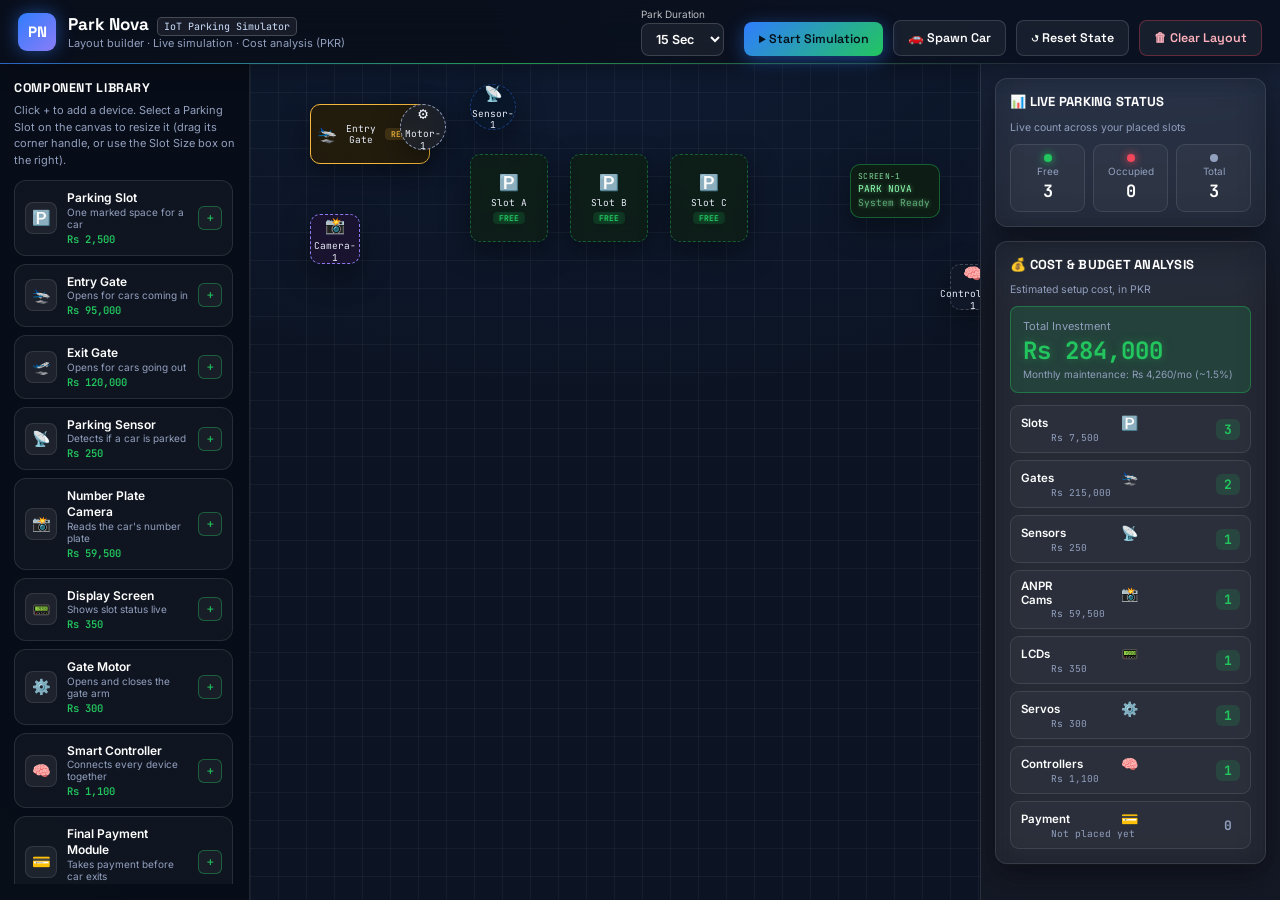
==== index.html @ c85ea0ec "Initial Park Nova simulation" ====
<!DOCTYPE html>
<html lang="ur">
<head>
<meta charset="UTF-8">
<meta name="viewport" content="width=device-width, initial-scale=1.0">
<title>Park Nova — IoT Parking Simulator</title>
<link rel="preconnect" href="https://fonts.googleapis.com">
<link href="https://fonts.googleapis.com/css2?family=Space+Grotesk:wght@500;600;700&family=JetBrains+Mono:wght@400;500;700&family=Inter:wght@400;500;600&display=swap" rel="stylesheet">
<link rel="stylesheet" href="style.css">

</head>
<body>

<header class="topbar">
  <div class="brand">
    <div class="brand-mark">PN</div>
    <div class="brand-text">
      <h1>Park Nova <span class="tag">IoT Parking Simulator</span></h1>
      <p>Layout builder · Live simulation · Cost analysis (PKR)</p>
    </div>
  </div>
  <div class="topbar-actions">
    <!-- "SYSTEM STARTING" status pill hata diya gaya hai (user request) -->
    <div class="duration-picker">
      <span>Park Duration</span>
      <select id="durationSelect">
        <option value="10">10 Sec</option>
        <option value="15" selected>15 Sec</option>
        <option value="20">20 Sec</option>
        <option value="25">25 Sec</option>
      </select>
    </div>
    <button id="btnStart" class="btn btn-accent">▶ Start Simulation</button>
    <button id="btnSpawn" class="btn btn-ghost">🚗 Spawn Car</button>
    <button id="btnReset" class="btn btn-ghost">↺ Reset State</button>
    <button id="btnClear" class="btn btn-danger-ghost">🗑 Clear Layout</button>
  </div>
</header>

<main class="layout">

  <!-- LEFT: component library -->
  <aside class="panel lib">
    <h2>Component Library</h2>
    <p class="hint">Click + to add a device. Select a Parking Slot on the canvas to resize it (drag its corner handle, or use the Slot Size box on the right).</p>
    <div id="libList" class="lib-list"></div>
  </aside>

  <!-- CENTER: canvas -->
  <section class="canvas-wrap">
    <div id="canvas" class="canvas"></div>
  </section>

  <!-- RIGHT: cost analysis -->
  <aside class="panel side">

    <div class="card slot-size-card" id="slotSizeCard" style="display:none;">
      <h2>📐 Slot Size</h2>
      <p class="card-sub">Selected slot: <b id="slotSizeName">—</b></p>
      <div class="slot-size-controls">
        <label>Width (px)
          <input type="number" id="slotWidthInput" min="30" max="400" step="2">
        </label>
        <label>Height (px)
          <input type="number" id="slotHeightInput" min="30" max="400" step="2">
        </label>
      </div>
      <p class="card-sub" style="margin-top:8px;">Tip: you can also drag the small square on the slot's corner directly on the canvas.</p>
    </div>

    <div class="card status-card">
      <h2>📊 Live Parking Status</h2>
      <p class="card-sub">Live count across your placed slots</p>
      <div class="status-row-grid" id="statusRowGrid"></div>
    </div>

    <div class="card cost-card">
      <h2>💰 Cost &amp; Budget Analysis</h2>
      <p class="card-sub">Estimated setup cost, in PKR</p>
      <div class="total-box">
        <span>Total Investment</span>
        <strong id="totalCost">Rs 0</strong>
        <small id="monthlyCost">Monthly maintenance: Rs 0/mo</small>
      </div>
      <div class="stat-grid" id="statGrid"></div>
    </div>

  </aside>

</main>

<script src="script.js"></script>

</body>
</html>
---- style.css ----
/* =====================================================================
   Park Nova — IoT Parking Simulator
   style.css — dark glassmorphism dashboard theme.
   ===================================================================== */
:root{
  --bg: #0a0f1c;
  --panel: rgba(255,255,255,0.045);
  --panel-2: rgba(255,255,255,0.035);
  --panel-solid: #121a2b;
  --border: rgba(255,255,255,0.10);
  --border-strong: rgba(255,255,255,0.20);
  --text: #eef2fb;
  --muted: #92a0bf;

  --accent: #22c55e;        /* green — available / sensors OK */
  --accent-dim: rgba(34,197,94,.4);
  --accent-bg: rgba(34,197,94,.15);

  --amber: #f5b83d;         /* reserved / gates */
  --amber-bg: rgba(245,184,61,.15);

  --violet: #8b7cf6;        /* camera / ANPR */
  --violet-bg: rgba(139,124,246,.17);

  --danger: #f0475a;        /* occupied / delete */
  --danger-bg: rgba(240,71,90,.16);

  --blue: #2f7dff;          /* sensors / IoT activity / brand */
  --blue-dim: rgba(47,125,255,.4);
  --blue-bg: rgba(47,125,255,.15);
  --blue-dark: #0d1f3d;

  --font-display: 'Space Grotesk', sans-serif;
  --font-body: 'Inter', sans-serif;
  --font-mono: 'JetBrains Mono', monospace;
  --radius: 12px;
  --shadow: 0 10px 30px rgba(0,0,0,.4);
  --glass-blur: 18px;
}

*{ box-sizing: border-box; }

html,body{
  margin:0; height:100%;
  background:
    radial-gradient(1100px 650px at 88% -8%, rgba(47,125,255,.14), transparent 60%),
    radial-gradient(900px 600px at -8% 105%, rgba(34,197,94,.10), transparent 55%),
    var(--bg);
  color: var(--text);
  font-family: var(--font-body);
  overflow: hidden;
}

button{ font-family: var(--font-display); cursor:pointer; }
h1,h2{ font-family: var(--font-display); margin:0; }

/* ---------- topbar ---------- */
.topbar{
  height:64px;
  display:flex; align-items:center; justify-content:space-between;
  padding:0 18px;
  background: rgba(10,16,28,.72);
  backdrop-filter: blur(var(--glass-blur));
  -webkit-backdrop-filter: blur(var(--glass-blur));
  border-bottom:1px solid var(--border);
  box-shadow: 0 2px 24px rgba(0,0,0,.4);
  position:relative; z-index:20;
}
.topbar::after{
  content:''; position:absolute; left:0; right:0; bottom:-1px; height:1px;
  background: linear-gradient(90deg, var(--blue), var(--accent), transparent 80%);
  opacity:.7;
}
.brand{ display:flex; align-items:center; gap:12px; }
.brand-mark{
  width:38px; height:38px; border-radius:9px;
  background: linear-gradient(135deg, var(--blue), var(--violet));
  color:#fff; font-family:var(--font-display); font-weight:700;
  display:flex; align-items:center; justify-content:center; font-size:15px;
  box-shadow: 0 0 18px rgba(47,125,255,.5);
}
.brand-text h1{ font-size:17px; display:flex; align-items:baseline; gap:8px; color:#fff; }
.brand-text .tag{ font-size:10px; color:#cfe0ff; font-family:var(--font-mono); font-weight:400;
  border:1px solid rgba(255,255,255,.2); background:rgba(255,255,255,.06); padding:2px 6px; border-radius:5px; }
.brand-text p{ margin:0; font-size:11px; color: var(--muted); }

.topbar-actions{ display:flex; align-items:flex-end; gap:10px; }

.status-dot{ width:8px; height:8px; border-radius:50%; flex:none; }
.status-dot.online{ background:#22c55e; box-shadow:0 0 8px #22c55e; animation: pulse-dot 1.7s ease-in-out infinite; }
.status-dot.partial{ background:#f5b83d; box-shadow:0 0 8px #f5b83d; animation: pulse-dot 1.7s ease-in-out infinite; }
.status-dot.offline{ background:#5b6579; }
@keyframes pulse-dot{ 0%,100%{ opacity:1; } 50%{ opacity:.4; } }

.btn{
  border:1px solid var(--border); background:var(--panel-2); color:var(--text);
  padding:9px 14px; border-radius:8px; font-size:12.5px; font-weight:600;
  transition: transform .12s ease, border-color .12s ease, background .12s ease;
}
.btn:hover{ transform: translateY(-1px); border-color: var(--accent); }

/* topbar buttons sit on the dark glass header */
.topbar-actions .btn{
  background: rgba(255,255,255,.055); color:#fff; border-color: rgba(255,255,255,.14);
}
.topbar-actions .btn:hover{ background: rgba(255,255,255,.12); border-color: rgba(255,255,255,.3); }
.topbar-actions .btn-accent{
  background: linear-gradient(135deg, var(--blue), var(--accent)); color:#04101a; border:none;
  box-shadow: 0 4px 18px rgba(47,125,255,.45);
}
.topbar-actions .btn-accent:hover{ filter:brightness(1.08); }
.topbar-actions .btn-danger-ghost{ color:#ffb2bd; border-color: rgba(240,71,90,.35); }
.topbar-actions .btn-danger-ghost:hover{ background: rgba(240,71,90,.2); border-color:#ffb2bd; color:#fff; }

.btn-accent{ background: var(--accent); color:#04150c; border-color: var(--accent); }
.btn-ghost{ background: var(--panel-2); }
.btn-danger-ghost{ background: var(--panel-2); color: var(--danger); border-color: rgba(240,71,90,.3); }
.btn-danger-ghost:hover{ border-color: var(--danger); }

.duration-picker{ display:flex; flex-direction:column; gap:3px; font-size:10px; color:rgba(255,255,255,.72); margin-right:10px; }
.duration-picker select{
  background: rgba(255,255,255,.06); color:#fff; border:1px solid rgba(255,255,255,.16); border-radius:8px;
  padding:7px 10px; font-size:12.5px; font-weight:600; font-family: inherit; cursor:pointer;
}
.duration-picker select option{ background:#0f1726; color:#fff; }
.duration-picker select:focus{ outline:none; border-color: var(--blue); }

/* ---------- layout grid ---------- */
.layout{
  display:grid;
  grid-template-columns: 250px 1fr 300px;
  height: calc(100% - 64px);
}
.panel{ overflow:hidden; display:flex; flex-direction:column; }
.panel.lib{
  background: linear-gradient(rgba(8,13,24,.92), rgba(8,13,24,.92));
  backdrop-filter: blur(var(--glass-blur));
  -webkit-backdrop-filter: blur(var(--glass-blur));
}
.panel.side{
  background: var(--panel);
  backdrop-filter: blur(var(--glass-blur));
  -webkit-backdrop-filter: blur(var(--glass-blur));
}
.lib{ border-right:1px solid var(--border); padding:16px 14px; }
.side{ border-left:1px solid var(--border); padding:14px; gap:14px; overflow-y:auto; }
.lib h2, .side h2{ font-size:12.5px; letter-spacing:.05em; color:#fff; text-transform:uppercase; }

.hint{ font-size:11px; color:var(--muted); line-height:1.5; margin:6px 0 12px; }

/* ---------- component library ---------- */
.lib-list{ overflow-y:auto; display:flex; flex-direction:column; gap:8px; padding-right:2px; }
.lib-item{
  display:flex; align-items:center; gap:10px;
  border:1px solid var(--border); background: var(--panel-2);
  border-radius: var(--radius); padding:9px 10px; cursor:pointer;
  transition: border-color .12s ease, background .12s ease, transform .12s ease;
}
.lib-item:hover{ border-color: var(--blue); background: var(--blue-bg); transform: translateY(-1px); }
.lib-icon{
  width:32px; height:32px; border-radius:8px; display:flex; align-items:center; justify-content:center;
  font-size:15px; background: rgba(255,255,255,.06); border:1px solid var(--border); flex:none;
}
.lib-meta{ flex:1; min-width:0; }
.lib-meta .name{ font-size:12px; font-weight:600; line-height:1.3; color:#fff; }
.lib-meta .desc{ font-size:10px; color:var(--muted); }
.lib-meta .price{ font-family:var(--font-mono); font-size:10.5px; color:var(--accent); margin-top:2px; font-weight:600; }
.lib-add{
  width:24px; height:24px; border-radius:6px; border:1px solid var(--accent-dim); background: rgba(255,255,255,.04);
  color:var(--accent); font-size:14px; line-height:1; flex:none;
}
.lib-add:hover{ background: var(--accent); color:#04150c; }

/* ---------- canvas ---------- */
.canvas-wrap{
  position:relative; overflow:auto;
  background:
    linear-gradient(rgba(255,255,255,.045) 1px, transparent 1px) 0 0/28px 28px,
    linear-gradient(90deg, rgba(255,255,255,.045) 1px, transparent 1px) 0 0/28px 28px,
    radial-gradient(1200px 700px at 50% -10%, rgba(47,125,255,.07), transparent 60%),
    #0c1424;
}
.canvas{
  position:relative;
  width:1400px; height:1000px;
}

/* placed item base */
.placed{
  position:absolute; user-select:none; touch-action:none;
  border-radius:10px; border:1.5px dashed var(--border-strong);
  background: rgba(18,26,42,.88);
  backdrop-filter: blur(6px);
  box-shadow: var(--shadow);
  display:flex; flex-direction:column; align-items:center; justify-content:center;
  gap:4px; cursor:grab; padding:6px;
  font-family: var(--font-mono);
  color: var(--text);
}
.placed:active{ cursor:grabbing; }
.placed.selected{ border-color:#fff; border-style:solid; box-shadow:0 0 0 2px rgba(255,255,255,.22), var(--shadow); }
.placed .p-icon{ font-size:16px; }
.placed .p-label{ font-size:9.5px; color:#e7ecf7; text-align:center; line-height:1.2; }
.placed .p-status{
  font-size:8px; padding:1px 6px; border-radius:4px; font-weight:700; letter-spacing:.03em;
}
.placed .p-del{
  position:absolute; top:-8px; right:-8px; width:18px; height:18px; border-radius:50%;
  background: var(--danger); color:#fff; border:none; font-size:11px; line-height:1;
  display:none; align-items:center; justify-content:center;
  cursor:pointer; z-index:7;
}
.placed.selected .p-del{ display:flex; }

/* NEW: resize handle — only shown on a selected Parking Slot, bottom-right corner */
.placed .resize-handle{
  position:absolute; right:-7px; bottom:-7px; width:14px; height:14px;
  border-radius:3px; background:#fff; border:2px solid var(--blue);
  cursor:nwse-resize; display:none; z-index:6; box-shadow:0 0 6px rgba(0,0,0,.5);
}
.placed.slot.selected .resize-handle{ display:block; }

/* type variants */
.placed.slot{ width:78px; height:88px; border-color: var(--accent-dim); background: rgba(14,30,22,.88); }
.placed.slot .p-status.free{ background: var(--accent-bg); color: var(--accent); text-shadow:0 0 6px rgba(34,197,94,.55); }
.placed.slot .p-status.occupied{ background: var(--danger-bg); color: var(--danger); text-shadow:0 0 6px rgba(240,71,90,.55); }

.placed.entry-gate, .placed.exit-gate{
  width:120px; height:60px; border-color: var(--amber); border-style:solid; flex-direction:row; gap:8px;
  background: rgba(38,29,10,.88);
}
.placed.entry-gate .p-status, .placed.exit-gate .p-status{ background: var(--amber-bg); color:var(--amber); }
.placed.entry-gate .p-status.open, .placed.exit-gate .p-status.open{ background: var(--accent-bg); color: var(--accent); }

.placed.sensor{ width:46px; height:46px; border-radius:50%; border-color: var(--blue-dim); background: rgba(10,22,42,.88); transition: box-shadow .2s ease, border-color .2s ease; }
.placed.sensor .p-icon{ font-size:15px; }
.placed.sensor.detecting{ border-color: var(--blue); box-shadow: 0 0 0 8px var(--blue-bg); animation: pulse-ring-blue 1s ease-out; }

.placed.lcd{
  width:128px; height:66px; border-color: var(--accent-dim); border-style:solid; padding:5px 7px;
  background: #0d1c14; align-items:flex-start; justify-content:center; gap:2px;
}
.placed.lcd .p-label{ font-size:8px; color:#7fd99a; text-transform:uppercase; letter-spacing:.04em; }
.lcd-screen{ width:100%; display:flex; flex-direction:column; gap:1px; }
.lcd-line{
  font-family: var(--font-mono); font-size:9.5px; color:#8effb0; line-height:1.35;
  white-space:nowrap; overflow:hidden; text-overflow:ellipsis; width:100%;
  text-shadow: 0 0 5px rgba(142,255,176,.55);
}
.lcd-line.dim{ color:#5fae78; }

.placed.camera{ width:50px; height:50px; border-color: var(--violet); background: rgba(28,20,48,.88); transition: box-shadow .2s ease; position:relative; }
.placed.camera.detecting{ box-shadow: 0 0 0 8px var(--violet-bg); animation: pulse-ring-violet .9s ease-out; }
.placed.camera.detecting::after{ content:'●'; position:absolute; top:2px; right:4px; color:var(--danger); font-size:9px; animation: blink .35s steps(1) infinite; }

.placed.servo{ width:46px; height:46px; border-color: var(--muted); border-radius:50%; background: rgba(28,32,42,.88); }

@keyframes pulse-ring{ 0%{ box-shadow: 0 0 0 0 var(--accent-bg); } 70%{ box-shadow: 0 0 0 10px rgba(34,197,94,0); } 100%{ box-shadow: 0 0 0 0 rgba(34,197,94,0); } }
@keyframes pulse-ring-blue{ 0%{ box-shadow: 0 0 0 0 var(--blue-bg); } 70%{ box-shadow: 0 0 0 10px rgba(47,125,255,0); } 100%{ box-shadow: 0 0 0 0 rgba(47,125,255,0); } }
@keyframes pulse-ring-violet{ 0%{ box-shadow: 0 0 0 0 var(--violet-bg); } 70%{ box-shadow: 0 0 0 10px rgba(139,124,246,0); } 100%{ box-shadow: 0 0 0 0 rgba(139,124,246,0); } }
@keyframes blink{ 0%,100%{ opacity:1; } 50%{ opacity:0; } }

/* car */
.car{
  position:absolute; width:28px; height:16px; border-radius:4px;
  background: var(--amber); box-shadow:0 2px 10px rgba(245,184,61,.5);
  transition: left 1.4s ease, top 1.4s ease;
  display:flex; align-items:center; justify-content:center; font-size:10px; z-index:50;
}
.car-plate{
  position:absolute; top:-16px; left:50%; transform:translateX(-50%);
  font-family: var(--font-mono); font-size:8px; font-weight:700; color:#fff;
  background: #0a0f1c; padding:1px 5px; border-radius:4px; white-space:nowrap;
  box-shadow: var(--shadow); border:1px solid var(--border-strong);
}

.car-timer{
  position:absolute; top:-30px; left:50%; transform:translateX(-50%);
  font-family: var(--font-mono); font-size:8px; font-weight:700; color: var(--accent);
  background: rgba(34,197,94,.18); border:1px solid var(--accent-dim); padding:1px 5px; border-radius:4px; white-space:nowrap;
}
.car-timer.ending{ color: var(--danger); border-color: var(--danger); background: rgba(240,71,90,.18); animation: blink .5s steps(1) infinite; }

.placed.slot .p-timer{
  font-family: var(--font-mono); font-size:9px; font-weight:700; color: var(--accent);
  display:none;
}
.placed.slot .p-timer.showing{ display:inline-block; }
.placed.slot .p-timer.ending{ color: var(--danger); animation: blink .5s steps(1) infinite; }

.placed.exit-gate.paying{ box-shadow: 0 0 0 8px var(--blue-bg); position:relative; }
.placed.exit-gate.paying::after{
  content:'💳'; position:absolute; top:-14px; right:-6px; font-size:12px; animation: pulse-ring-blue 1s ease-out infinite;
}

.placed.payment{ width:46px; height:46px; border-color: var(--violet); background: rgba(28,20,48,.88); transition: box-shadow .2s ease; position:relative; }
.placed.payment.detecting{ box-shadow: 0 0 0 8px var(--violet-bg); animation: pulse-ring-violet 1s ease-out; }
.placed.payment.paid{ border-color: var(--accent); box-shadow: 0 0 0 8px var(--accent-bg); animation: pulse-ring 1s ease-out; }
.placed.payment.paid::after{ content:'✅'; position:absolute; top:-14px; right:-8px; font-size:12px; }

/* ---------- right side cards ---------- */
.card{
  border:1px solid var(--border); border-radius: var(--radius);
  background: var(--panel-2);
  backdrop-filter: blur(var(--glass-blur));
  -webkit-backdrop-filter: blur(var(--glass-blur));
  box-shadow: var(--shadow);
  padding:14px; flex: none;
}
.card h2{ margin-bottom:2px; color:#fff; font-size:13px; letter-spacing:.02em; }
.card-sub{ font-size:10.5px; color: var(--muted); margin-bottom:10px; }

/* ---------- live parking status pills ---------- */
.status-row-grid{ display:flex; gap:8px; margin-top:10px; }
.status-pill{
  flex:1; display:flex; flex-direction:column; align-items:center; gap:3px;
  border-radius:9px; padding:9px 6px; border:1px solid var(--border); background: rgba(255,255,255,.03);
}
.status-pill .dot{ width:8px; height:8px; border-radius:50%; }
.status-pill span{ font-size:10px; color: var(--muted); order:2; }
.status-pill strong{ font-family: var(--font-mono); font-size:17px; color: #fff; order:3; }
.status-pill.free .dot{ background: var(--accent); box-shadow:0 0 8px var(--accent); }
.status-pill.occupied .dot{ background: var(--danger); box-shadow:0 0 8px var(--danger); }
.status-pill.total .dot{ background: var(--muted); }

.total-box{
  margin-top:10px; padding:12px; border-radius:8px;
  background: var(--accent-bg);
  border:1px solid var(--accent-dim);
  display:flex; flex-direction:column; gap:2px;
}
.total-box span{ font-size:11px; color:var(--muted); }
.total-box strong{ font-family:var(--font-mono); font-size:24px; color:var(--accent); text-shadow:0 0 10px rgba(34,197,94,.4); }
.total-box small{ font-size:10px; color:var(--muted); }

.stat-grid{ display:flex; flex-direction:column; gap:7px; margin-top:12px; }
.stat{
  border:1px solid var(--border); border-radius:9px; padding:8px 10px; background: rgba(255,255,255,.03);
  display:grid; grid-template-columns: 22px 1fr auto; align-items:center; column-gap:8px;
}
.stat .stat-icon{ font-size:14px; text-align:center; }
.stat .k{ font-size:11.5px; color:#fff; font-weight:600; grid-row:1; }
.stat .stat-sub{ grid-column:2; grid-row:2; font-size:9.5px; color:var(--muted); font-family: var(--font-mono); }
.stat .v{
  font-family:var(--font-mono); font-size:13px; color:var(--accent); font-weight:700;
  grid-row: 1 / span 2; background: var(--accent-bg); border-radius:6px; padding:2px 8px; align-self:center;
}
.stat.empty .v{ color: var(--muted); background:transparent; }

/* ---------- slot size (width/height) controls card ---------- */
.slot-size-controls{ display:flex; flex-direction:column; gap:10px; margin-top:10px; }
.slot-size-controls label{ display:flex; flex-direction:column; gap:4px; font-size:11px; color:var(--muted); }
.slot-size-controls input{
  background: rgba(255,255,255,.06); color:#fff; border:1px solid var(--border-strong); border-radius:8px;
  padding:7px 10px; font-size:12.5px; font-weight:600; font-family: var(--font-mono);
}
.slot-size-controls input:focus{ outline:none; border-color: var(--blue); }

::-webkit-scrollbar{ width:8px; height:8px; }
::-webkit-scrollbar-thumb{ background: rgba(255,255,255,.14); border-radius:4px; }
::-webkit-scrollbar-track{ background: transparent; }
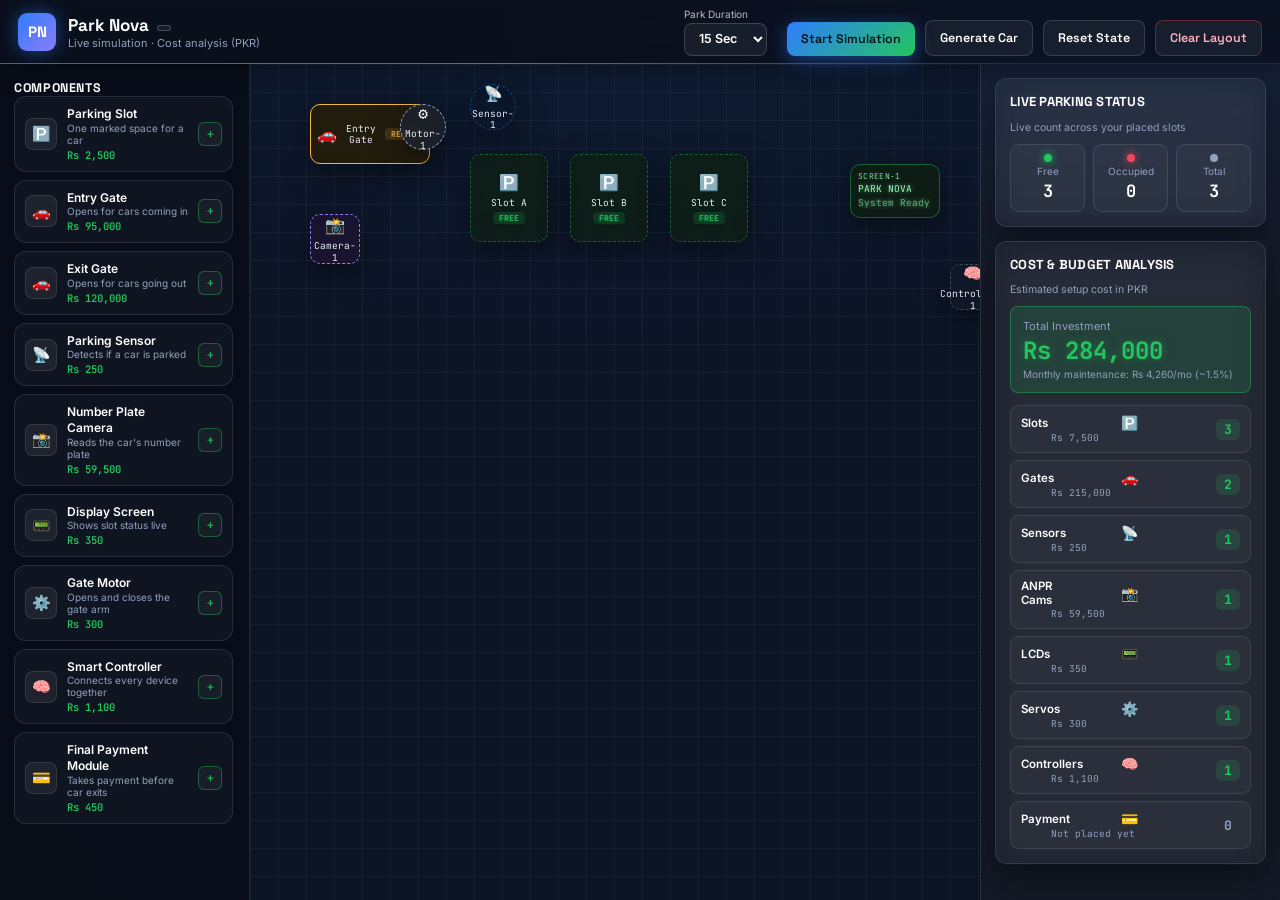
==== commit c816062f: "Add index.html redirect for hosting" ====
--- a/index.html
+++ b/index.html
@@ -1,95 +1,11 @@
-<!DOCTYPE html>
-<html lang="ur">
+﻿<!DOCTYPE html>
+<html>
 <head>
-<meta charset="UTF-8">
-<meta name="viewport" content="width=device-width, initial-scale=1.0">
-<title>Park Nova — IoT Parking Simulator</title>
-<link rel="preconnect" href="https://fonts.googleapis.com">
-<link href="https://fonts.googleapis.com/css2?family=Space+Grotesk:wght@500;600;700&family=JetBrains+Mono:wght@400;500;700&family=Inter:wght@400;500;600&display=swap" rel="stylesheet">
-<link rel="stylesheet" href="style.css">
-
+  <meta charset="UTF-8">
+  <meta http-equiv="refresh" content="0; url=simulation.html">
+  <title>Park Nova</title>
 </head>
 <body>
-
-<header class="topbar">
-  <div class="brand">
-    <div class="brand-mark">PN</div>
-    <div class="brand-text">
-      <h1>Park Nova <span class="tag">IoT Parking Simulator</span></h1>
-      <p>Layout builder · Live simulation · Cost analysis (PKR)</p>
-    </div>
-  </div>
-  <div class="topbar-actions">
-    <!-- "SYSTEM STARTING" status pill hata diya gaya hai (user request) -->
-    <div class="duration-picker">
-      <span>Park Duration</span>
-      <select id="durationSelect">
-        <option value="10">10 Sec</option>
-        <option value="15" selected>15 Sec</option>
-        <option value="20">20 Sec</option>
-        <option value="25">25 Sec</option>
-      </select>
-    </div>
-    <button id="btnStart" class="btn btn-accent">▶ Start Simulation</button>
-    <button id="btnSpawn" class="btn btn-ghost">🚗 Spawn Car</button>
-    <button id="btnReset" class="btn btn-ghost">↺ Reset State</button>
-    <button id="btnClear" class="btn btn-danger-ghost">🗑 Clear Layout</button>
-  </div>
-</header>
-
-<main class="layout">
-
-  <!-- LEFT: component library -->
-  <aside class="panel lib">
-    <h2>Component Library</h2>
-    <p class="hint">Click + to add a device. Select a Parking Slot on the canvas to resize it (drag its corner handle, or use the Slot Size box on the right).</p>
-    <div id="libList" class="lib-list"></div>
-  </aside>
-
-  <!-- CENTER: canvas -->
-  <section class="canvas-wrap">
-    <div id="canvas" class="canvas"></div>
-  </section>
-
-  <!-- RIGHT: cost analysis -->
-  <aside class="panel side">
-
-    <div class="card slot-size-card" id="slotSizeCard" style="display:none;">
-      <h2>📐 Slot Size</h2>
-      <p class="card-sub">Selected slot: <b id="slotSizeName">—</b></p>
-      <div class="slot-size-controls">
-        <label>Width (px)
-          <input type="number" id="slotWidthInput" min="30" max="400" step="2">
-        </label>
-        <label>Height (px)
-          <input type="number" id="slotHeightInput" min="30" max="400" step="2">
-        </label>
-      </div>
-      <p class="card-sub" style="margin-top:8px;">Tip: you can also drag the small square on the slot's corner directly on the canvas.</p>
-    </div>
-
-    <div class="card status-card">
-      <h2>📊 Live Parking Status</h2>
-      <p class="card-sub">Live count across your placed slots</p>
-      <div class="status-row-grid" id="statusRowGrid"></div>
-    </div>
-
-    <div class="card cost-card">
-      <h2>💰 Cost &amp; Budget Analysis</h2>
-      <p class="card-sub">Estimated setup cost, in PKR</p>
-      <div class="total-box">
-        <span>Total Investment</span>
-        <strong id="totalCost">Rs 0</strong>
-        <small id="monthlyCost">Monthly maintenance: Rs 0/mo</small>
-      </div>
-      <div class="stat-grid" id="statGrid"></div>
-    </div>
-
-  </aside>
-
-</main>
-
-<script src="script.js"></script>
-
+  <a href="simulation.html">Open Park Nova Simulation</a>
 </body>
-</html>+</html>
